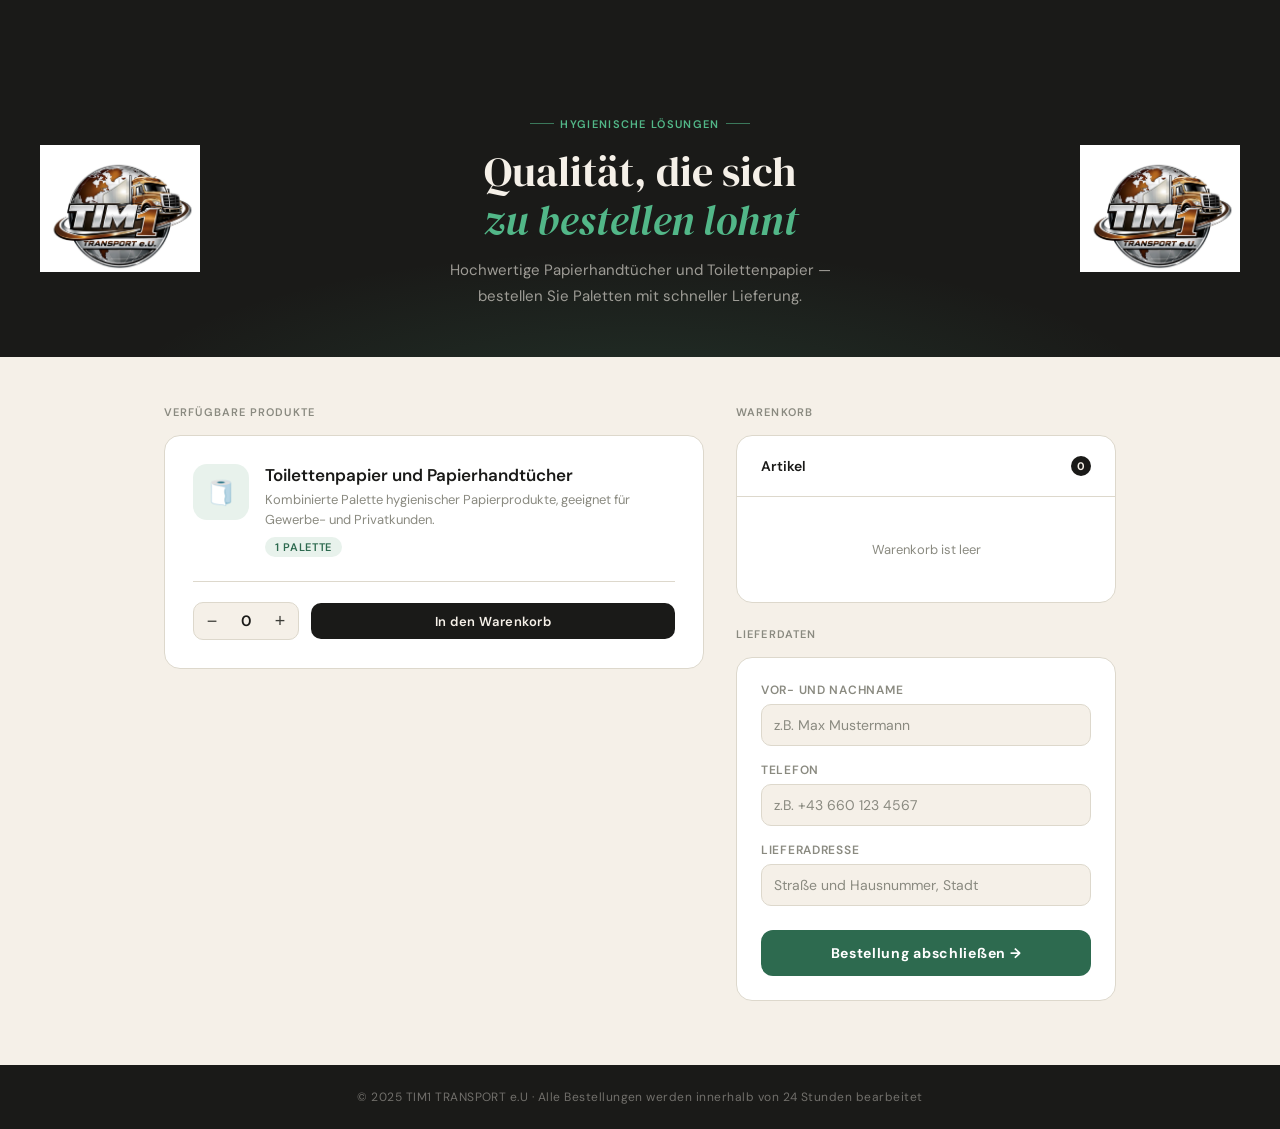
==== index.html @ 193ae3a1 "Add files via upload" ====
<!DOCTYPE html>
<html lang="de">
<head>
  <meta charset="UTF-8" />
  <meta name="viewport" content="width=device-width, initial-scale=1.0" />
  <title>TIM1 TRANSPORT e.U — Bestellung</title>
  <link href="https://fonts.googleapis.com/css2?family=DM+Serif+Display:ital@0;1&family=DM+Sans:wght@300;400;500;600&display=swap" rel="stylesheet">
  <link rel="stylesheet" href="styles.css">
</head>
<body>

<nav></nav>

<div class="hero">
  <img class="hero-logo-left" src="[data-uri]" alt="TIM1 TRANSPORT e.U logo" />
  <img class="hero-logo" src="[data-uri]" alt="TIM1 TRANSPORT e.U logo" />
  <div class="hero-content">
    <div class="hero-eyebrow">Hygienische Lösungen</div>
    <h1>Qualität, die sich<br><em>zu bestellen lohnt</em></h1>
    <p>Hochwertige Papierhandtücher und Toilettenpapier — bestellen Sie Paletten mit schneller Lieferung.</p>
  </div>
</div>

<div class="main">
  <div>
    <div class="section-label">Verfügbare Produkte</div>
    <div class="product-card">
      <div class="product-top">
        <div class="product-icon-box">🧻</div>
        <div class="product-meta">
          <div class="product-name">Toilettenpapier und Papierhandtücher</div>
          <div class="product-desc">Kombinierte Palette hygienischer Papierprodukte, geeignet für Gewerbe- und Privatkunden.</div>
          <div class="product-badge">1 Palette</div>
        </div>
      </div>
      <div class="product-actions">
        <div class="qty-wrap">
          <button class="qty-btn" onclick="changeQty(-1)">−</button>
          <span class="qty-num" id="qty-display">0</span>
          <button class="qty-btn" onclick="changeQty(1)">+</button>
        </div>
        <button class="add-btn" id="add-btn" onclick="dodajUKorpu()">In den Warenkorb</button>
      </div>
    </div>
  </div>

  <div class="sidebar">
    <div>
      <div class="section-label">Warenkorb</div>
      <div class="cart-box">
        <div class="cart-header">
          <span class="cart-title">Artikel</span>
          <span class="cart-count" id="cart-count">0</span>
        </div>
        <div class="cart-body">
          <div class="cart-empty-msg" id="cart-empty">Warenkorb ist leer</div>
          <div id="cart-items"></div>
        </div>
        <div class="cart-footer" id="cart-footer" style="display:none;">
          <span>Gesamt</span>
          <span id="cart-total-text"></span>
        </div>
      </div>
    </div>

    <div>
      <div class="section-label">Lieferdaten</div>
      <div class="form-box">
        <div class="field"><label>Vor- und Nachname</label><input type="text" id="f-ime" placeholder="z.B. Max Mustermann" /></div>
        <div class="field"><label>Telefon</label><input type="tel" id="f-tel" placeholder="z.B. +43 660 123 4567" /></div>
        <div class="field"><label>Lieferadresse</label><input type="text" id="f-adresa" placeholder="Straße und Hausnummer, Stadt" /></div>
        <button class="submit-btn" onclick="zavrsiNarudzbinu()">Bestellung abschließen →</button>
      </div>
    </div>

    <div class="success-box" id="success-box">
      <span class="success-icon">✓</span>
      <div id="success-text"></div>
    </div>
  </div>
</div>

<footer>© 2025 TIM1 TRANSPORT e.U · Alle Bestellungen werden innerhalb von 24 Stunden bearbeitet</footer>
<script src="script.js"></script>
</body>
</html>
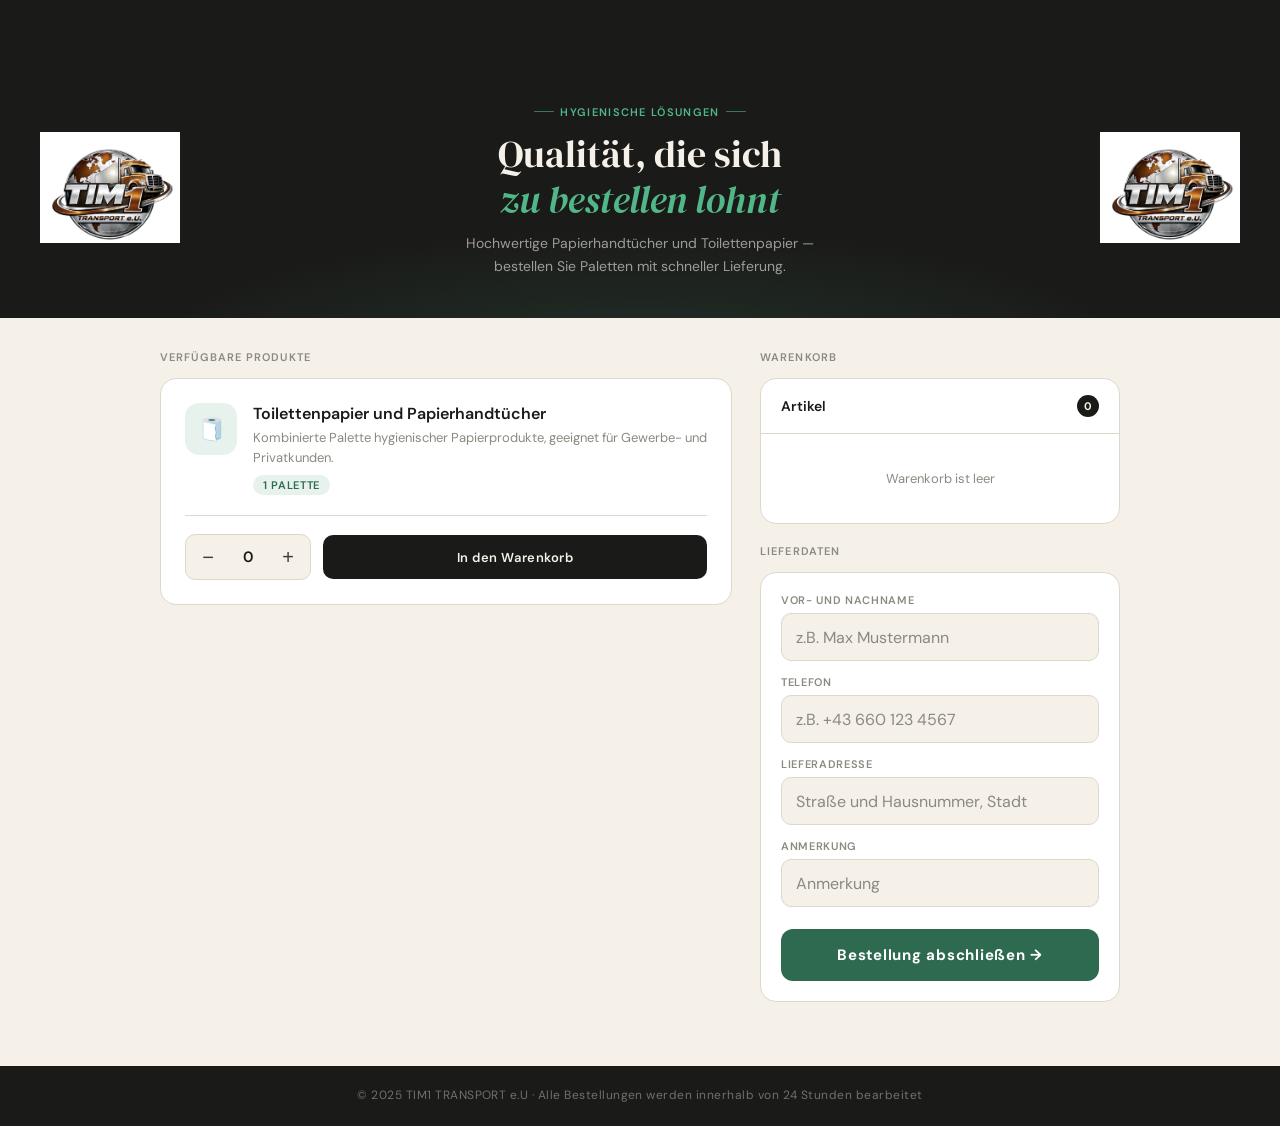
==== commit 39316525: "Add files via upload" ====
--- a/index.html
+++ b/index.html
@@ -1,86 +1,96 @@
-<!DOCTYPE html>
-<html lang="de">
-<head>
-  <meta charset="UTF-8" />
-  <meta name="viewport" content="width=device-width, initial-scale=1.0" />
-  <title>TIM1 TRANSPORT e.U — Bestellung</title>
-  <link href="https://fonts.googleapis.com/css2?family=DM+Serif+Display:ital@0;1&family=DM+Sans:wght@300;400;500;600&display=swap" rel="stylesheet">
-  <link rel="stylesheet" href="styles.css">
-</head>
-<body>
-
-<nav></nav>
-
-<div class="hero">
-  <img class="hero-logo-left" src="[data-uri]" alt="TIM1 TRANSPORT e.U logo" />
-  <img class="hero-logo" src="[data-uri]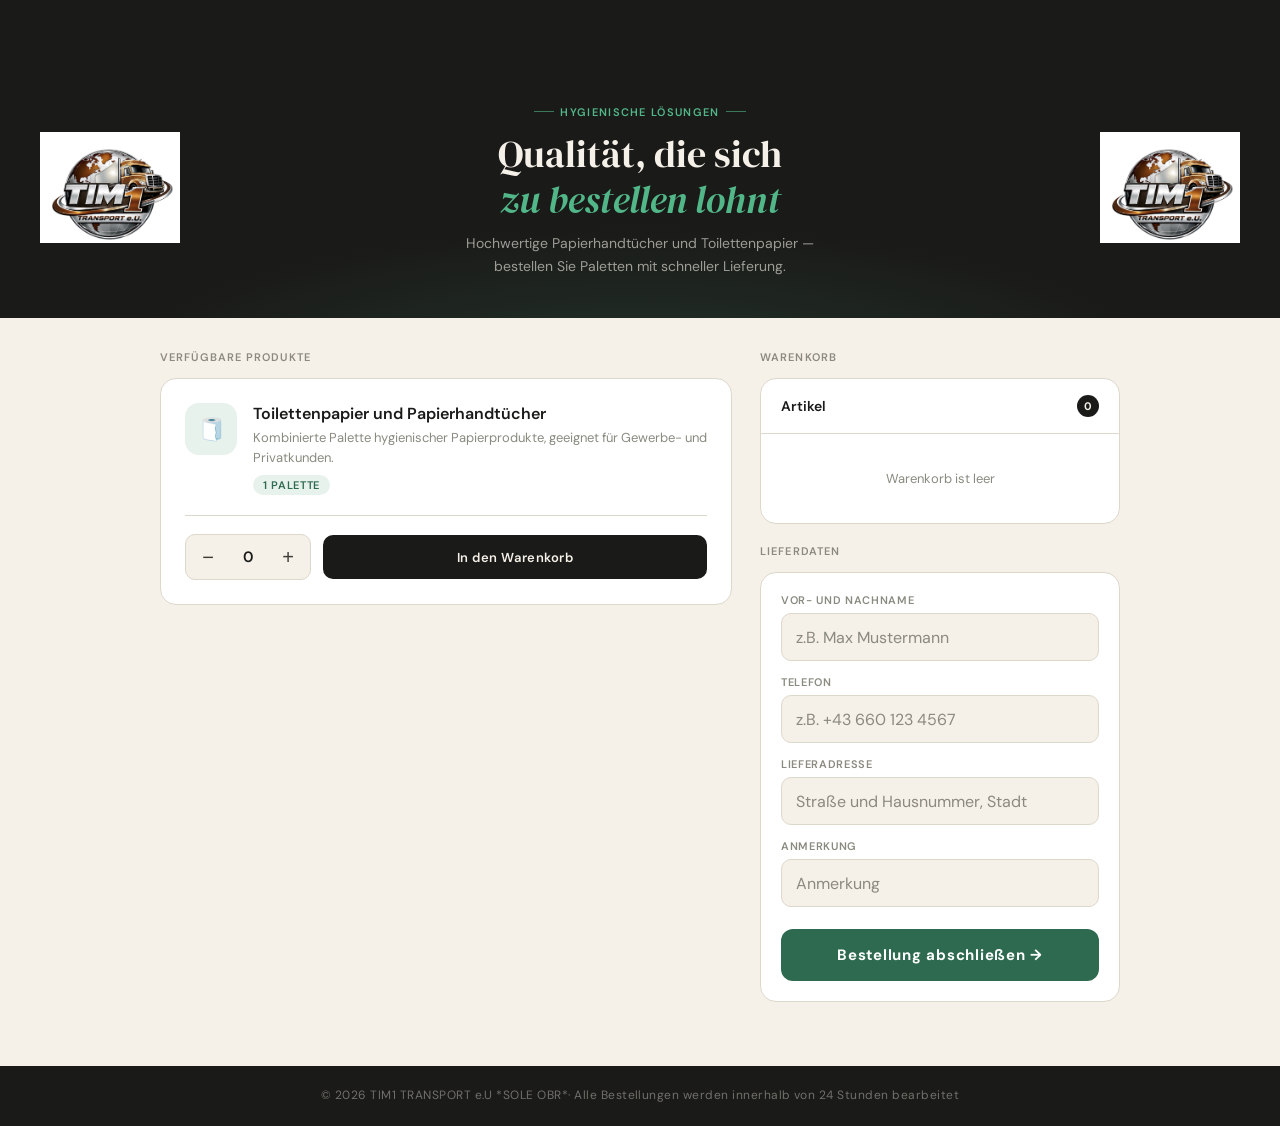
==== commit 0d740818: "Update index.html" ====
--- a/index.html
+++ b/index.html
@@ -89,7 +89,7 @@
                 </div>
             </div>
         </div>
-        <footer>© 2025 TIM1 TRANSPORT e.U · Alle Bestellungen werden innerhalb von 24 Stunden bearbeitet</footer>
+        <footer>© 2026 TIM1 TRANSPORT e.U *SOLE OBR*· Alle Bestellungen werden innerhalb von 24 Stunden bearbeitet</footer>
         <script src="script.js"></script>
         <script defer src="https://static.cloudflareinsights.com/beacon.min.js/v8c78df7c7c0f484497ecbca7046644da1771523124516" integrity="sha512-8DS7rgIrAmghBFwoOTujcf6D9rXvH8xm8JQ1Ja01h9QX8EzXldiszufYa4IFfKdLUKTTrnSFXLDkUEOTrZQ8Qg==" data-cf-beacon='{"version":"2024.11.0","token":"1d202be722cc42e9b26601601e27b156","r":1,"server_timing":{"name":{"cfCacheStatus":true,"cfEdge":true,"cfExtPri":true,"cfL4":true,"cfOrigin":true,"cfSpeedBrain":true},"location_startswith":null}}' crossorigin="anonymous"></script>
     </body>
